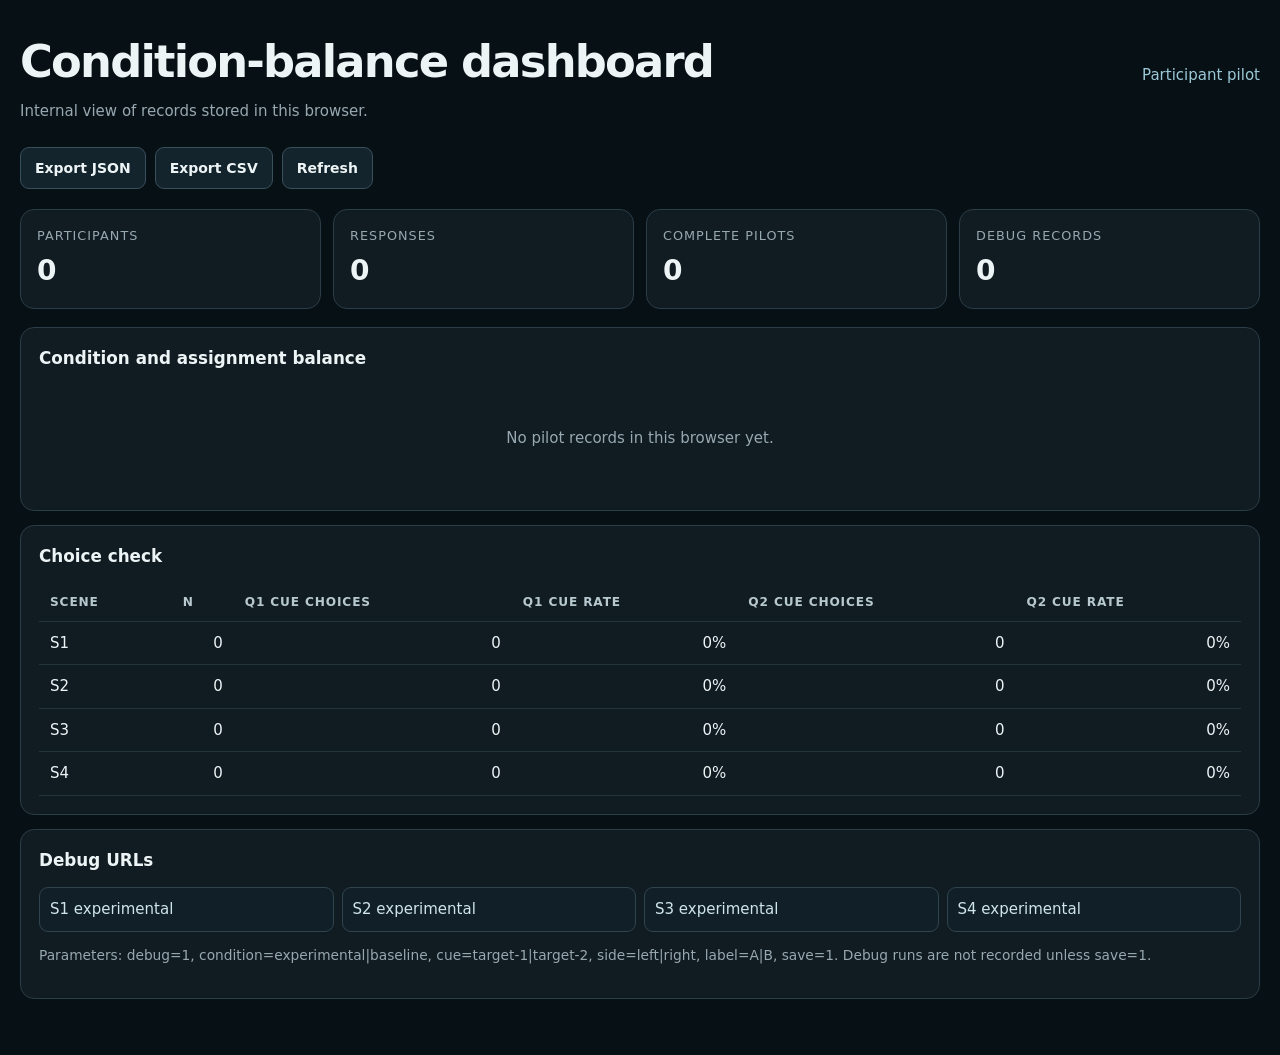
==== dashboard.html @ 17fc7d70 "Publish S1–S4 participant pilot" ====
<!doctype html>
<html lang="en">
<head>
  <meta charset="utf-8"><meta name="viewport" content="width=device-width,initial-scale=1"><title>Pilot condition balance</title><meta name="robots" content="noindex"><script src="pilot-core.js"></script>
  <style>
    :root{color-scheme:dark;--bg:#071015;--panel:#101b22;--line:#2b3d47;--ink:#edf4f6;--muted:#98a8b0;--accent:#9bc9d8}*{box-sizing:border-box}body{margin:0;background:var(--bg);color:var(--ink);font:15px/1.5 Inter,system-ui,sans-serif}.shell{width:min(1240px,calc(100% - 28px));margin:auto;padding:28px 0 56px}.top{display:flex;align-items:center;justify-content:space-between;gap:16px;margin-bottom:24px}.top a{color:var(--accent);text-decoration:none}h1{margin:0;font-size:clamp(1.7rem,4vw,2.8rem);letter-spacing:-.04em}.sub{color:var(--muted);margin:5px 0 0}.toolbar{display:flex;flex-wrap:wrap;gap:9px;margin:20px 0}button{min-height:42px;padding:0 14px;border:1px solid #38505b;border-radius:9px;background:#14242c;color:var(--ink);font:700 14px system-ui;cursor:pointer}.cards{display:grid;grid-template-columns:repeat(4,1fr);gap:12px;margin:18px 0}.card,.panel{border:1px solid var(--line);border-radius:14px;background:var(--panel)}.card{padding:16px}.card span{display:block;color:var(--muted);font-size:.8rem;text-transform:uppercase;letter-spacing:.08em}.card strong{display:block;margin-top:5px;font-size:1.75rem}.panel{padding:18px;margin-top:14px;overflow:auto}.panel h2{margin:0 0 14px;font-size:1.05rem}.empty{padding:42px 18px;text-align:center;color:var(--muted)}table{width:100%;border-collapse:collapse;min-width:860px}th,td{padding:10px 11px;border-bottom:1px solid #24343c;text-align:left;white-space:nowrap}th{color:#b7c8cf;font-size:.76rem;text-transform:uppercase;letter-spacing:.07em}td.num{text-align:right;font-variant-numeric:tabular-nums}.bar{display:flex;width:180px;height:8px;border-radius:99px;overflow:hidden;background:#24343c}.bar i{display:block;background:var(--accent)}.debug{display:grid;grid-template-columns:repeat(4,1fr);gap:8px}.debug a{padding:10px;border:1px solid #30444e;border-radius:9px;color:#cfe4eb;text-decoration:none;background:#112028}.note{color:var(--muted);font-size:.86rem}@media(max-width:820px){.cards,.debug{grid-template-columns:1fr 1fr}.top{align-items:flex-start;flex-direction:column}}@media(max-width:480px){.cards,.debug{grid-template-columns:1fr}}
  </style>
</head>
<body><main class="shell"><header class="top"><div><h1>Condition-balance dashboard</h1><p class="sub">Internal view of records stored in this browser.</p></div><a href="index.html">Participant pilot</a></header><div class="toolbar"><button id="json">Export JSON</button><button id="csv">Export CSV</button><button id="refresh">Refresh</button></div><section class="cards"><div class="card"><span>Participants</span><strong id="participants">0</strong></div><div class="card"><span>Responses</span><strong id="responses">0</strong></div><div class="card"><span>Complete pilots</span><strong id="complete">0</strong></div><div class="card"><span>Debug records</span><strong id="debugCount">0</strong></div></section><section class="panel"><h2>Condition and assignment balance</h2><div id="balance"></div></section><section class="panel"><h2>Choice check</h2><div id="choices"></div></section><section class="panel"><h2>Debug URLs</h2><div class="debug" id="debugLinks"></div><p class="note">Parameters: debug=1, condition=experimental|baseline, cue=target-1|target-2, side=left|right, label=A|B, save=1. Debug runs are not recorded unless save=1.</p></section></main>
  <script>
    const p=VLNPilot;
    function count(rs,key,value){return rs.filter(r=>r[key]===value).length}
    function table(headers,rows){return`<table><thead><tr>${headers.map(h=>`<th>${h}</th>`).join('')}</tr></thead><tbody>${rows.join('')}</tbody></table>`}
    function render(){
      const data=p.allData(),rs=data.responses||[],ps=Object.values(data.participants||{});
      document.querySelector('#participants').textContent=ps.length;document.querySelector('#responses').textContent=rs.length;document.querySelector('#complete').textContent=ps.filter(x=>(x.completedScenarios||[]).length===4).length;document.querySelector('#debugCount').textContent=rs.filter(x=>x.assignmentSource==='debug').length;
      const rows=p.SCENARIOS.flatMap(s=>['experimental','baseline'].map(c=>{const x=rs.filter(r=>r.scenario===s&&r.condition===c),left=count(x,'cueTargetSide','left'),right=count(x,'cueTargetSide','right'),a=count(x,'cueTargetLabel','A'),b=count(x,'cueTargetLabel','B'),t1=count(x,'cueTargetId','target-1'),t2=count(x,'cueTargetId','target-2');return`<tr><td>${s}</td><td>${c}</td><td class="num">${x.length}</td><td class="num">${left} / ${right}</td><td class="num">${a} / ${b}</td><td class="num">${t1} / ${t2}</td><td><div class="bar"><i style="width:${x.length?left/x.length*100:0}%"></i></div></td></tr>`}));
      document.querySelector('#balance').innerHTML=rs.length?table(['Scene','Condition','N','Cue side L/R','Cue label A/B','Cue ID 1/2','Left share'],rows):'<div class="empty">No pilot records in this browser yet.</div>';
      const choiceRows=p.SCENARIOS.map(s=>{const x=rs.filter(r=>r.scenario===s),cue=x.filter(r=>r.q1Answer===`Chair ${r.cueTargetLabel}`).length,forced=x.filter(r=>r.q2Answer===`Chair ${r.cueTargetLabel}`).length;return`<tr><td>${s}</td><td class="num">${x.length}</td><td class="num">${cue}</td><td class="num">${x.length?Math.round(cue/x.length*100):0}%</td><td class="num">${forced}</td><td class="num">${x.length?Math.round(forced/x.length*100):0}%</td></tr>`});
      document.querySelector('#choices').innerHTML=table(['Scene','N','Q1 cue choices','Q1 cue rate','Q2 cue choices','Q2 cue rate'],choiceRows);
      document.querySelector('#debugLinks').innerHTML=p.SCENARIOS.map(s=>`<a href="${p.ROUTES[s]}?debug=1&condition=experimental&cue=target-1&side=left&label=A">${s} experimental</a>`).join('');
    }
    document.querySelector('#json').onclick=p.exportJSON;document.querySelector('#csv').onclick=p.exportCSV;document.querySelector('#refresh').onclick=render;render();
  </script>
</body></html>
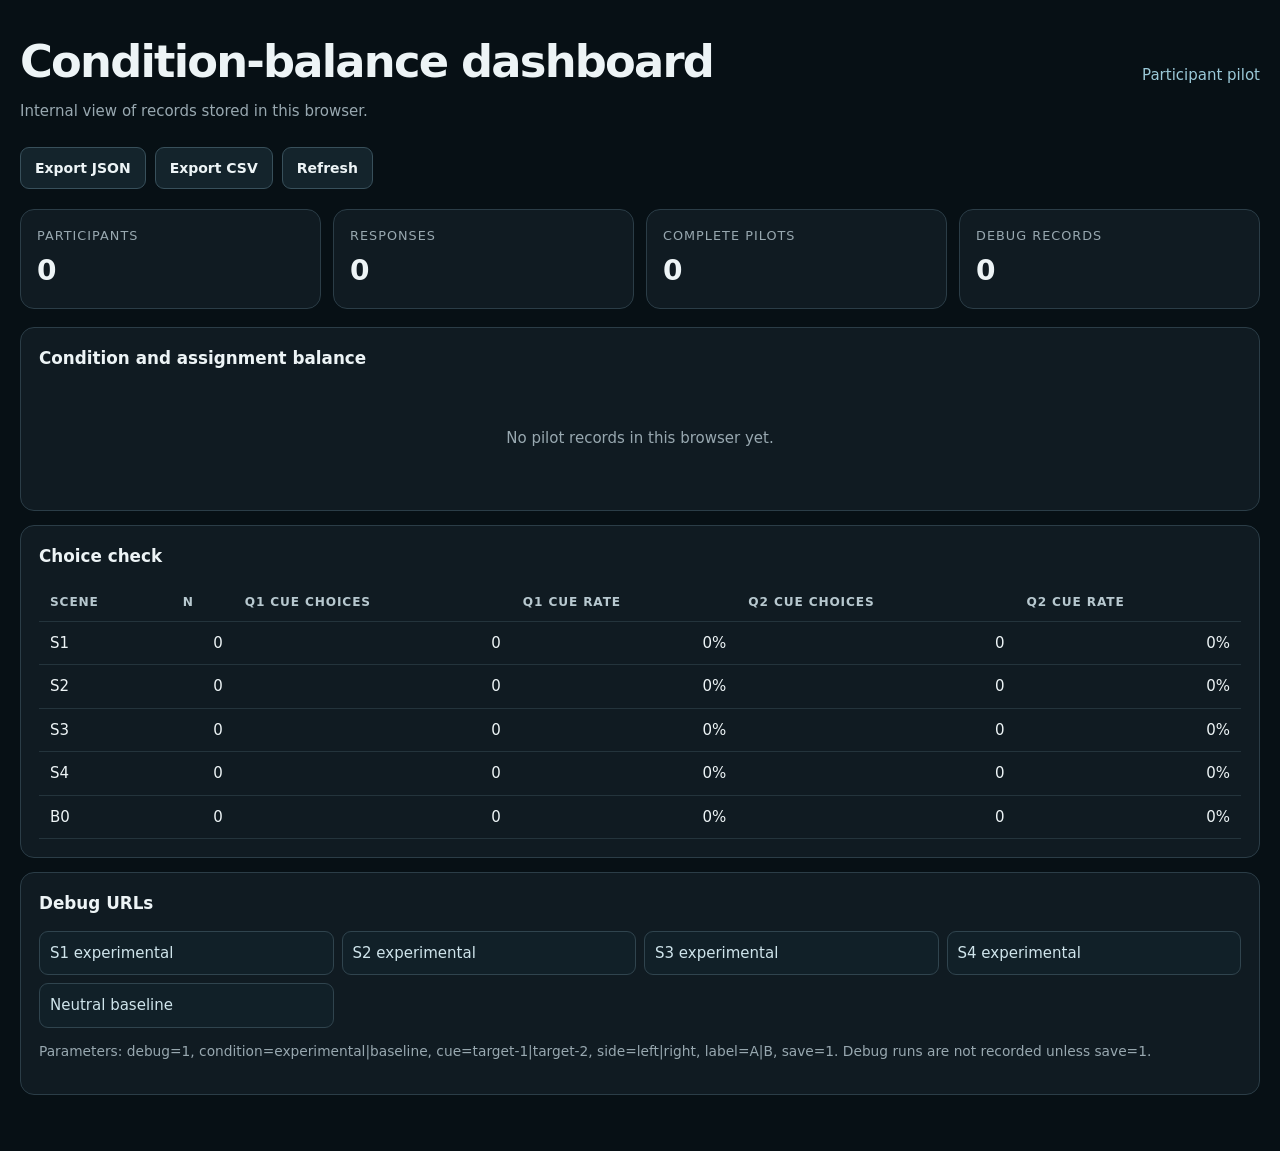
==== commit 7306fdc2: "Make S1-S4 experimental with final neutral baseline" ====
--- a/dashboard.html
+++ b/dashboard.html
@@ -13,12 +13,12 @@
     function table(headers,rows){return`<table><thead><tr>${headers.map(h=>`<th>${h}</th>`).join('')}</tr></thead><tbody>${rows.join('')}</tbody></table>`}
     function render(){
       const data=p.allData(),rs=data.responses||[],ps=Object.values(data.participants||{});
-      document.querySelector('#participants').textContent=ps.length;document.querySelector('#responses').textContent=rs.length;document.querySelector('#complete').textContent=ps.filter(x=>(x.completedScenarios||[]).length===4).length;document.querySelector('#debugCount').textContent=rs.filter(x=>x.assignmentSource==='debug').length;
-      const rows=p.SCENARIOS.flatMap(s=>['experimental','baseline'].map(c=>{const x=rs.filter(r=>r.scenario===s&&r.condition===c),left=count(x,'cueTargetSide','left'),right=count(x,'cueTargetSide','right'),a=count(x,'cueTargetLabel','A'),b=count(x,'cueTargetLabel','B'),t1=count(x,'cueTargetId','target-1'),t2=count(x,'cueTargetId','target-2');return`<tr><td>${s}</td><td>${c}</td><td class="num">${x.length}</td><td class="num">${left} / ${right}</td><td class="num">${a} / ${b}</td><td class="num">${t1} / ${t2}</td><td><div class="bar"><i style="width:${x.length?left/x.length*100:0}%"></i></div></td></tr>`}));
+      document.querySelector('#participants').textContent=ps.length;document.querySelector('#responses').textContent=rs.length;document.querySelector('#complete').textContent=ps.filter(x=>(x.completedScenarios||[]).length===5).length;document.querySelector('#debugCount').textContent=rs.filter(x=>x.assignmentSource==='debug').length;
+      const rows=p.SCENARIOS.flatMap(s=>(s==='B0'?['baseline']:['experimental']).map(c=>{const x=rs.filter(r=>r.scenario===s&&r.condition===c),left=count(x,'cueTargetSide','left'),right=count(x,'cueTargetSide','right'),a=count(x,'cueTargetLabel','A'),b=count(x,'cueTargetLabel','B'),t1=count(x,'cueTargetId','target-1'),t2=count(x,'cueTargetId','target-2');return`<tr><td>${s}</td><td>${c}</td><td class="num">${x.length}</td><td class="num">${left} / ${right}</td><td class="num">${a} / ${b}</td><td class="num">${t1} / ${t2}</td><td><div class="bar"><i style="width:${x.length?left/x.length*100:0}%"></i></div></td></tr>`}));
       document.querySelector('#balance').innerHTML=rs.length?table(['Scene','Condition','N','Cue side L/R','Cue label A/B','Cue ID 1/2','Left share'],rows):'<div class="empty">No pilot records in this browser yet.</div>';
       const choiceRows=p.SCENARIOS.map(s=>{const x=rs.filter(r=>r.scenario===s),cue=x.filter(r=>r.q1Answer===`Chair ${r.cueTargetLabel}`).length,forced=x.filter(r=>r.q2Answer===`Chair ${r.cueTargetLabel}`).length;return`<tr><td>${s}</td><td class="num">${x.length}</td><td class="num">${cue}</td><td class="num">${x.length?Math.round(cue/x.length*100):0}%</td><td class="num">${forced}</td><td class="num">${x.length?Math.round(forced/x.length*100):0}%</td></tr>`});
       document.querySelector('#choices').innerHTML=table(['Scene','N','Q1 cue choices','Q1 cue rate','Q2 cue choices','Q2 cue rate'],choiceRows);
-      document.querySelector('#debugLinks').innerHTML=p.SCENARIOS.map(s=>`<a href="${p.ROUTES[s]}?debug=1&condition=experimental&cue=target-1&side=left&label=A">${s} experimental</a>`).join('');
+      document.querySelector('#debugLinks').innerHTML=p.SCENARIOS.map(s=>{const sep=p.ROUTES[s].includes('?')?'&':'?';const condition=s==='B0'?'baseline':'experimental';return`<a href="${p.ROUTES[s]}${sep}debug=1&condition=${condition}&cue=target-1&side=left&label=A">${s==='B0'?'Neutral baseline':`${s} experimental`}</a>`}).join('');
     }
     document.querySelector('#json').onclick=p.exportJSON;document.querySelector('#csv').onclick=p.exportCSV;document.querySelector('#refresh').onclick=render;render();
   </script>
